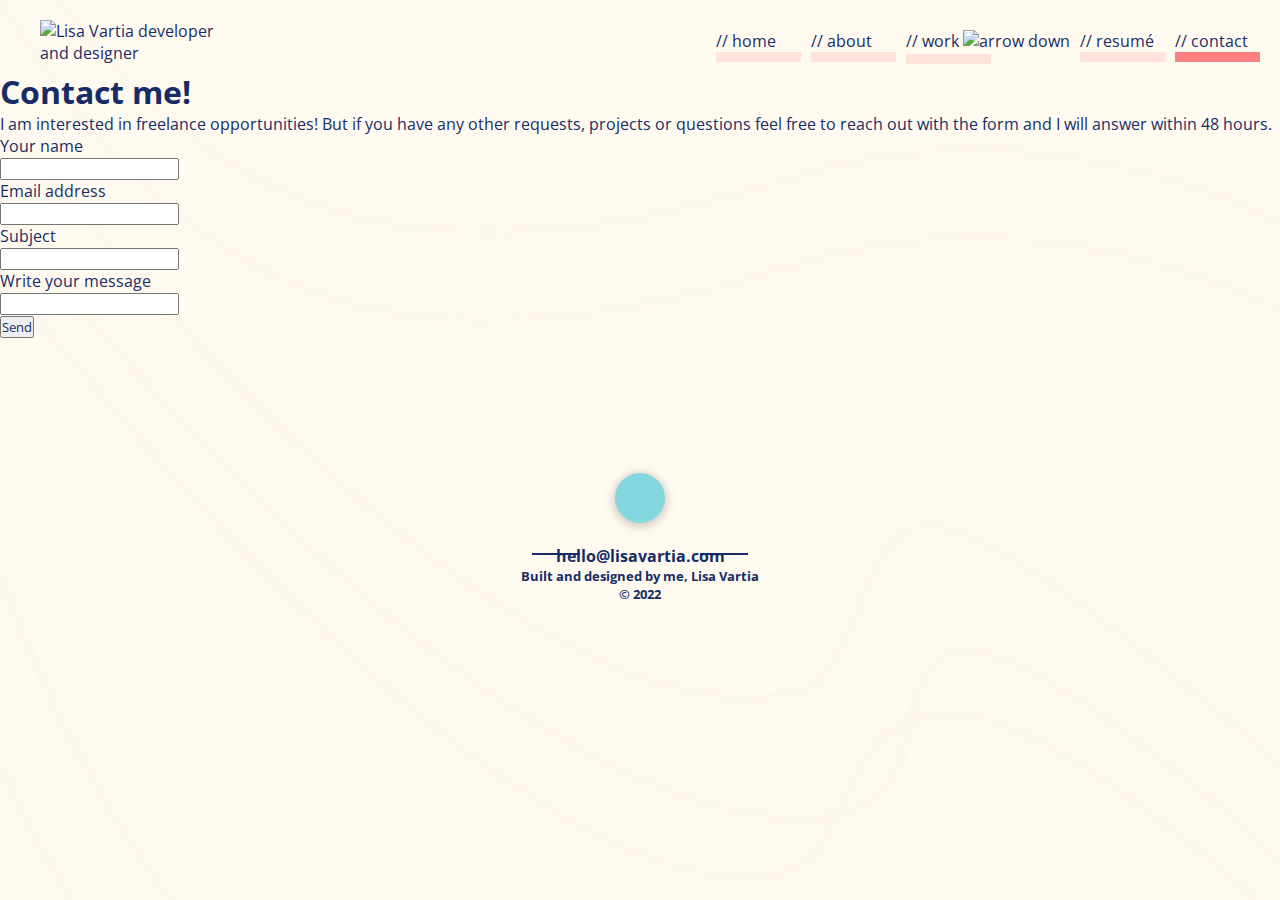
==== pages/contact.html @ 3bc40456 "." ====
<!DOCTYPE html>
<html lang="en">

<head>
    <meta charset="UTF-8">
    <meta http-equiv="X-UA-Compatible" content="IE=edge">
    <meta name="viewport" content="width=device-width, initial-scale=1.0">
    <title>Contact</title>
    <!-- favicon -->
    <link rel="apple-touch-icon" sizes="180x180" href="assets/favicon_io/apple-touch-icon.png">
    <link rel="icon" type="image/png" sizes="32x32" href="assets/favicon_io/favicon-32x32.png">
    <link rel="icon" type="image/png" sizes="16x16" href="assets/favicon_io/">
    <link rel="manifest" href="assets/favicon_io/site.webmanifest">
    <!-- fonts -->
    <link rel="preconnect" href="https://fonts.googleapis.com">
    <link rel="preconnect" href="https://fonts.gstatic.com" crossorigin>
    <link
        href="https://fonts.googleapis.com/css2?family=DM+Serif+Display:ital@0;1&family=Open+Sans:ital,wght@0,400;0,500;0,600;0,700;1,400;1,500&display=swap"
        rel="stylesheet">
    <!-- stylesheet -->
    <link rel="stylesheet" href="/styles/contact.css">
    <link rel="stylesheet" href="/styles/nav.css">

    <script src="https://kit.fontawesome.com/090f7bb59b.js" crossorigin="anonymous"></script>
</head>

<body>
    
    <div id="top"></div>
    <!-- navigation -->
    <a href="/index.html">
        <img id="logo" src="/assets/logo.svg" alt="Lisa Vartia developer and designer">
    </a>
    <nav>
        <div class="menu">
            <div class="menu-bar"></div>
            <ul>
                <li><a href="/index.html">// home <div class="underline"></div></a>

                </li>
                <li><a href="/pages/about.html">// about</a>
                    <div class="underline"></div>
                </li>
                <li>
                    <div class="dropdown">// work <img class="arrow-down" src="/assets/arrowdown.svg" alt="arrow down">
                        <div class="underline"></div>
                        <div class="dropdown-content">
                            <div class="feature">
                                <a href="/index.html#section-two">
                                    <p>// feature</p>
                                </a>
                            </div>
                            <div class="archive">
                                <a href="/pages/work.html">
                                    <p>// archive</p>
                                </a>
                            </div>
                        </div>
                    </div>
                </li>
                <li><a href="https://drive.google.com/file/d/1sjGD_gujx42sBTisO4tAdXMxP0rqk8mz/view?usp=sharing"
                        target="_blank">// resumé</a>
                    <div class="underline"></div>
                </li>
                <li><a href="/pages/contact.html">// contact</a>
                    <div class="underline-active"></div>
                </li>
            </ul>

        </div>
        <div class="mobile-nav">
            <a href="/index.html">
                <img id="logo-mobile" src="/assets/logo.svg" alt="Lisa Vartia developer and designer">
                <img id="logo-mobile-active" src="/assets/logo-white.svg" alt="Lisa Vartia developer and designer">
            </a>

            <div class="navbar__toggle" id="mobile-menu">
                <span class="bar"></span>
                <span class="bar"></span>
                <span class="bar"></span>
            </div>
        </div>
    </nav>

<header>
    <h1>Contact me!</h1>
    <p>I am interested in freelance opportunities!
        But if you have any other requests, projects or questions feel free to reach out with the form and I will answer within 48 hours. </p>

        <form name="contact" method="post">
            <label for="name">Your name</label><br>
            <input type="text" id="name" name="name" required><br>
            <label for="email">Email address</label><br>
            <input type="email" id="email" name="email" required><br>
            <label for="subject">Subject</label><br>
            <input type="text" id="subject" name="subject" required> <br>
            <label for="subject">Write your message</label><br>
            <input type="text" id="subject" name="subject" required> <br>
            <input type="submit" value="Send">
        </form>
    
</header>


<footer>
    <div>
        <a href="#top" class="bottom"><i class="fa-solid fa-arrow-up"></i></a>
    </div>
    
    <div class="social-media">
        <hr>
        <a href="#"><i class="fa-brands fa-github fa-2xl"></i></a>
        <a href="#"><i class="fa-brands fa-instagram fa-2xl"></i></a>
        <a href="#"><i class="fa-brands fa-linkedin-in fa-2xl"></i></a>
        <a href="#"><i class="fa-brands fa-behance fa-2xl"></i></a>
        <a href="#"><i class="fa-brands fa-codepen fa-2xl"></i></a>
        <hr>
    </div>
    <a href="#"><h4>hello@lisavartia.com</h4></a> 
    <h5>Built and designed by me, Lisa Vartia <br>
        &copy; 2022</h5>

</footer>



<!-- -- -->

<!-- javascript for hamburger menu -->
<script>
    


    //variables - taking in the class and id from the html
    const menu = document.querySelector('#mobile-menu');
    const links = document.querySelector('.menu')
    const logo = document.querySelector('#logo-mobile')
    const logoWhite = document.querySelector('#logo-mobile-active')
    const mobileNav = document.querySelector('.mobile-nav')
    const dropDown = document.querySelector('.dropdown')


    // Display mobile menu
    const mobileMenu = () => {
        menu.classList.toggle('is-active')
        links.classList.toggle('active')
        logo.classList.toggle('logo-active')
        logoWhite.classList.toggle('logoWhite-active')
        mobileNav.classList.toggle('nav-active')
        dropDown.classList.toggle('drop-active')
    }
    menu.addEventListener('click', mobileMenu)

</script>

</body>

</html>
---- styles/nav.css ----
* {
    padding: 0;
    margin: 0;
    box-sizing: border-box;
    /* font-family: "DM Serif Display", serif; */
    font-family: "Open Sans", sans-serif;
    color: var(--color-text);
  }
  
  /* to change color upon highlighting text */
  *::selection {
      background-color: var(--color-secondary);
      color: var(--color-bg);
  }
  
  
  body {
    background-color: var(--color-bg);
    background-image: url(/assets/background.png);
    background-repeat: repeat-y;
  }
  
  li {
    list-style: none;
  }
  
  a {
    text-decoration: none;
  }
  
  :root {
    --color-bg: #fffaef;
    --color-bg-offset: #ffe3db;
    --color-bg-offset-op: rgba(255, 227, 219, 0.90);
    --color-text: #172c66;
    --color-text-offset: #5f72a4;
    --color-text-offset-op: rgba(95, 114, 164, 0.90);
    --color-primary: #fa7f7f;
    --color-primary-offset: #ff4d4d;
    --color-secondary: #84d6df;
  }
  
  
  
  nav {
    width: 100vw;
    height: auto;
    display: flex;
    position: relative;
    justify-content: center;
  }
  
  #logo {
    display: flex;
    justify-content: center;
    margin: 20px auto 0 auto;
    width: 190px;
    height: auto;
  }
  
  
  #logo-mobile {
    display: flex;
    width: 190px;
    height: auto;
    margin: auto 0 auto 27px;
  }
  
  #logo-mobile-active {
    display: none;
    }
  
  #logo-mobile.logo-active {
      display: none;
  }
  
  #logo-mobile-active.logoWhite-active {
      display: flex;
      width: 190px;
      height: auto;
      margin: auto 0 auto 27px;
    }  
  
  /* needs to toggle */
  .navbar__toggle .bar {
    width: 32px;
    height: 3px;
    border-radius: 3px;
    margin: 5px auto;
    transition: all 0.3s ease;
    background: var(--color-text);
  }
  .navbar__toggle .bar {
    display: block;
    cursor: pointer;
  }
  
  /* mobile nav */
  
  .mobile-nav {
      display: flex;
      position: fixed;
      width: 335px;
      height: 74px;
      border-radius: 32px;
      background-color: var(--color-bg-offset);
      align-items: center;
      z-index: 4;
      bottom: 10px;
    }
  
  #mobile-menu {
    position: absolute;
    top: 20px;
    right: 25px;
  }
  
  .menu {
    display: none; 
    height: 0; 
  }
  
  .menu-bar {
    width: 56px;
    height: 4px;
    background-color: var(--color-text);
    border-radius: 10px;
    display: flex;
    margin: auto;
    margin-top: -12px;
  }
  
  
  .menu.active {
      display: block;
    width: 100vw;
    transition: all 0.75s ease;
    z-index: 2;
    height: 100vh;
    position: fixed;
    margin: 40px auto; 
    font-size: 27px;
    background-color: var(--color-bg-offset-op);
    border-radius: 32px 32px 0px 0px;
    
  }
  
  .mobile-nav.nav-active {
      background-color: var(--color-primary);
  }
  
  .menu ul {
    margin-top: 100px;
    margin-left: 50px;
  }
  
  .menu li {
    padding-bottom: 30px;
  }
  
  /* hamburger menu, motion */
  
  #mobile-menu.is-active .bar:nth-child(2) {
    opacity: 0;
  }
  
  #mobile-menu.is-active .bar:nth-child(1) {
    transform: translateY(8px) rotate(45deg);
    background-color: var(--color-bg);
  }
  
  #mobile-menu.is-active .bar:nth-child(3) {
    transform: translateY(-8px) rotate(-45deg);
    background-color: var(--color-bg);
  }
  
  /* dropdown */
  .dropdown {
      position: relative;
      display: inline-block;
  }
  
  .dropdown-content {
      display: none;
      z-index: 1;
      min-width: 160px;
      font-size: 20px;
      margin: 10px 0px;
    }
  
    .dropdown:hover .dropdown-content, .dropdown.drop-active{
      display: block;
    }
  
    .arrow-down {
      margin-bottom: 5px;
    }
  
    .underline-active {
      width: 125px;
      height: 12px;
      z-index: 2;
      background-color: var(--color-primary);  
    }
  
    .underline {
      width: 125px;
      height: 12px;  
      z-index: 2;
      background-color: var(--color-bg-offset);  
    }
  
  li:hover .underline{
      background-color: var(--color-primary);
    }

@media (min-width:768px) {
        .mobile-nav {
            display: none;
        }    

        .menu {
            display: flex;
            flex-direction: row;
            width: 100vw;
            height: 70px;
            font-size: 16px;
            justify-content: end;
            margin-right: 10px;
        }
        
        .menu ul {
            display: flex;
            flex-direction: row;
            margin-top: 30px;
            margin-left: 0;
        }

        .menu li {
            padding-bottom: 10px;
            padding-right: 10px;
        }

        .underline{
            width: 85px;
            height: 10px;
        }

        .underline-active{
            width: 85px;
            height: 10px;
        }

        .arrow-down {
            width: 14px;
            margin-bottom: 2px;
        }    

        .menu-bar {
            display: none;
        }
        #logo {
            margin-left: 40px;
            display: flex;
            position: absolute;
        }
        nav {
            height: 70px;
            width: 100vw;
            position: relative;
            top: 0;
        }

        .dropdown-content {
            min-width: 35px;
            font-size: 14px;
            margin: 10px 0px;
          }
        
} 

@media (min-width:1024) {
    /*  */
}


/* footer */

footer {
    height: 400px;
    width: 100vw;
    display: flex;
    justify-content: center;
    flex-direction: column;
    align-items: center;
}

.bottom {
    background-color: #84d6df;
    width: 50px;
    height: 50px;
    border-radius: 50px;
    display: flex;
    position: relative;
    justify-content: center;
    align-items: center;
    box-shadow: 0px 2px 10px 2px rgba(0, 0, 0, 0.19);
    margin-bottom: 20px;
}

.bottom .svg-inline--fa{
    display: flex;
    position: absolute;
    font-size: 38px;   
}

hr {
    width: 3em;
    height: 2px;
    border: 1px solid var(--color-text);
    display: flex;
    align-items: center;
    transform: translate(0, 10px);
    
}

.social-media {
    display: flex;
    gap: 20px;
}

.social-media path {
    color: var(--color-text);
}

footer h5 {
    text-align: center;
}
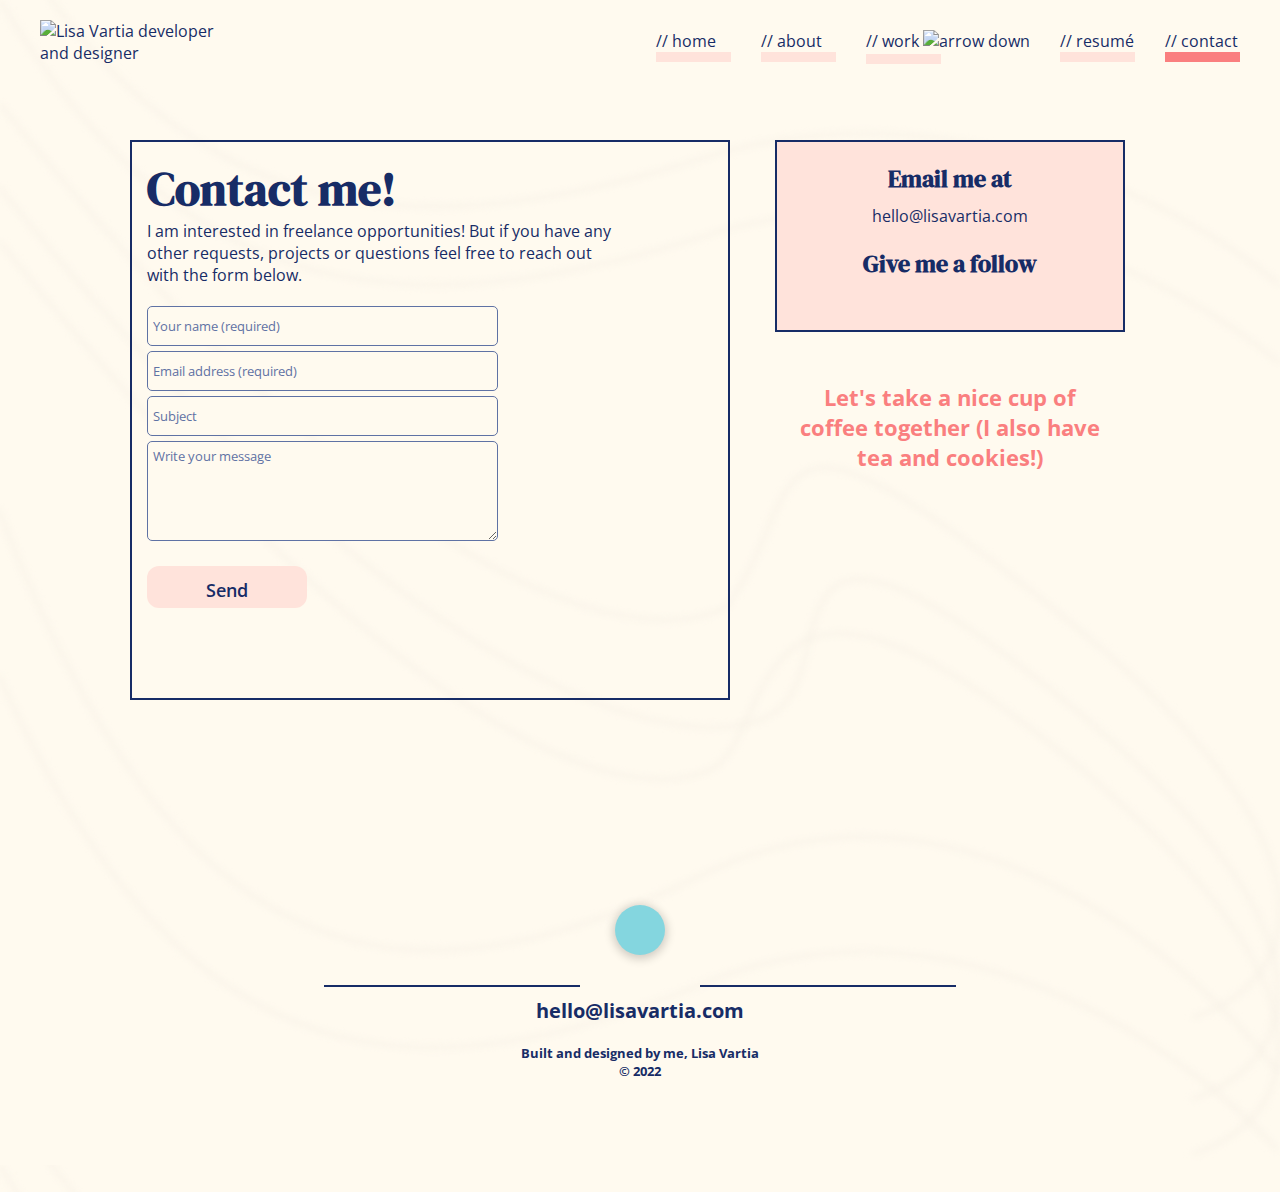
==== commit 5d07ecda: "." ====
--- a/pages/contact.html
+++ b/pages/contact.html
@@ -6,11 +6,12 @@
     <meta http-equiv="X-UA-Compatible" content="IE=edge">
     <meta name="viewport" content="width=device-width, initial-scale=1.0">
     <title>Contact</title>
+
     <!-- favicon -->
-    <link rel="apple-touch-icon" sizes="180x180" href="assets/favicon_io/apple-touch-icon.png">
-    <link rel="icon" type="image/png" sizes="32x32" href="assets/favicon_io/favicon-32x32.png">
-    <link rel="icon" type="image/png" sizes="16x16" href="assets/favicon_io/">
-    <link rel="manifest" href="assets/favicon_io/site.webmanifest">
+    <link rel="apple-touch-icon" sizes="180x180" href="/assets/apple-touch-icon.png">
+    <link rel="icon" type="image/png" sizes="32x32" href="/assets/favicon-32x32.png">
+    <link rel="icon" type="image/png" sizes="16x16" href="/assets/favicon-16x16.png">
+    <link rel="manifest" href="/assets/site.webmanifest">
     <!-- fonts -->
     <link rel="preconnect" href="https://fonts.googleapis.com">
     <link rel="preconnect" href="https://fonts.gstatic.com" crossorigin>
@@ -25,7 +26,7 @@
 </head>
 
 <body>
-    
+
     <div id="top"></div>
     <!-- navigation -->
     <a href="/index.html">
@@ -82,76 +83,117 @@
         </div>
     </nav>
 
-<header>
-    <h1>Contact me!</h1>
-    <p>I am interested in freelance opportunities!
-        But if you have any other requests, projects or questions feel free to reach out with the form and I will answer within 48 hours. </p>
-
-        <form name="contact" method="post">
-            <label for="name">Your name</label><br>
-            <input type="text" id="name" name="name" required><br>
-            <label for="email">Email address</label><br>
-            <input type="email" id="email" name="email" required><br>
-            <label for="subject">Subject</label><br>
-            <input type="text" id="subject" name="subject" required> <br>
-            <label for="subject">Write your message</label><br>
-            <input type="text" id="subject" name="subject" required> <br>
-            <input type="submit" value="Send">
-        </form>
-    
-</header>
-
-
-<footer>
-    <div>
-        <a href="#top" class="bottom"><i class="fa-solid fa-arrow-up"></i></a>
-    </div>
-    
-    <div class="social-media">
-        <hr>
-        <a href="#"><i class="fa-brands fa-github fa-2xl"></i></a>
-        <a href="#"><i class="fa-brands fa-instagram fa-2xl"></i></a>
-        <a href="#"><i class="fa-brands fa-linkedin-in fa-2xl"></i></a>
-        <a href="#"><i class="fa-brands fa-behance fa-2xl"></i></a>
-        <a href="#"><i class="fa-brands fa-codepen fa-2xl"></i></a>
-        <hr>
-    </div>
-    <a href="#"><h4>hello@lisavartia.com</h4></a> 
-    <h5>Built and designed by me, Lisa Vartia <br>
-        &copy; 2022</h5>
-
-</footer>
-
-
-
-<!-- -- -->
-
-<!-- javascript for hamburger menu -->
-<script>
-    
-
-
-    //variables - taking in the class and id from the html
-    const menu = document.querySelector('#mobile-menu');
-    const links = document.querySelector('.menu')
-    const logo = document.querySelector('#logo-mobile')
-    const logoWhite = document.querySelector('#logo-mobile-active')
-    const mobileNav = document.querySelector('.mobile-nav')
-    const dropDown = document.querySelector('.dropdown')
-
-
-    // Display mobile menu
-    const mobileMenu = () => {
-        menu.classList.toggle('is-active')
-        links.classList.toggle('active')
-        logo.classList.toggle('logo-active')
-        logoWhite.classList.toggle('logoWhite-active')
-        mobileNav.classList.toggle('nav-active')
-        dropDown.classList.toggle('drop-active')
-    }
-    menu.addEventListener('click', mobileMenu)
-
-</script>
+    <header>
+        <div class="box">
+            <h1>Contact me!</h1>
+            <p>I am interested in freelance opportunities!
+                But if you have any other requests, projects or questions feel free to reach out with the form below.
+            </p>
+
+            <form name="contact" method="post">
+
+                <input placeholder="Your name (required)" type="text" id="name" name="name" required><br>
+
+                <input placeholder="Email address (required)" type="email" id="email" name="email" required><br>
+
+                <input placeholder="Subject" type="text" id="subject" name="subject"> <br>
+
+                <textarea row="6" placeholder="Write your message" type="text" id="message"
+                    name="message"></textarea><br>
+                <input type="submit" value="Send">
+            </form>
+
+
+
+        </div>
+
+        <div class="h-right">
+
+            <div class="contact-me">
+                <h2>Email me at</h2>
+                <a href="mailto:hello@lisavartia.com">
+                    <p>hello@lisavartia.com</p>
+                </a>
+
+                <h2>Give me a follow</h2>
+                <div class="social-media">
+                    <a href="#"><i class="fa-brands fa-github fa-2xl"></i></a>
+                    <a href="#"><i class="fa-brands fa-instagram fa-2xl"></i></a>
+                    <a href="#"><i class="fa-brands fa-linkedin-in fa-2xl"></i></a>
+                    <a href="#"><i class="fa-brands fa-behance fa-2xl"></i></a>
+                    <a href="#"><i class="fa-brands fa-codepen fa-2xl"></i></a>
+
+                </div>
+            </div>
+
+
+            <div class="coffee">
+                <h3>Let's take a nice cup
+                    of coffee together (I also have tea and cookies!)</h3>
+                <div class="spline">
+                    <iframe src='https://my.spline.design/coffee-26854051149543bf4cce9eb1b7a0ba92/' frameborder='0'
+                        width='100%' height='100%'></iframe>
+                </div>
+            </div>
+
+        </div>
+
+
+    </header>
+
+
+    <footer>
+        <div>
+            <a href="#top" class="bottom"><i class="fa-solid fa-arrow-up"></i></a>
+        </div>
+
+        <div class="social-media">
+            <hr>
+            <a href="#"><i class="fa-brands fa-github fa-2xl"></i></a>
+            <a href="#"><i class="fa-brands fa-instagram fa-2xl"></i></a>
+            <a href="#"><i class="fa-brands fa-linkedin-in fa-2xl"></i></a>
+            <a href="#"><i class="fa-brands fa-behance fa-2xl"></i></a>
+            <a href="#"><i class="fa-brands fa-codepen fa-2xl"></i></a>
+            <hr>
+        </div>
+        <a href="#">
+            <h4>hello@lisavartia.com</h4>
+        </a>
+        <h5>Built and designed by me, Lisa Vartia <br>
+            &copy; 2022</h5>
+
+    </footer>
+
+
+
+    <!-- -- -->
+
+    <!-- javascript for hamburger menu -->
+    <script>
+
+
+
+        //variables - taking in the class and id from the html
+        const menu = document.querySelector('#mobile-menu');
+        const links = document.querySelector('.menu')
+        const logo = document.querySelector('#logo-mobile')
+        const logoWhite = document.querySelector('#logo-mobile-active')
+        const mobileNav = document.querySelector('.mobile-nav')
+        const dropDown = document.querySelector('.dropdown')
+
+
+        // Display mobile menu
+        const mobileMenu = () => {
+            menu.classList.toggle('is-active')
+            links.classList.toggle('active')
+            logo.classList.toggle('logo-active')
+            logoWhite.classList.toggle('logoWhite-active')
+            mobileNav.classList.toggle('nav-active')
+            dropDown.classList.toggle('drop-active')
+        }
+        menu.addEventListener('click', mobileMenu)
+
+    </script>
 
 </body>
 
--- a/styles/contact.css
+++ b/styles/contact.css
@@ -0,0 +1,200 @@
+header {
+  padding: 65px 0 20px 0;
+  margin: 20px;
+  display: flex;
+  flex-direction: column;
+  justify-content: center;
+  align-items: center;
+  gap: 20px;
+
+}
+
+.box {
+  border: 2px solid var(--color-text);
+  padding: 15px;
+}
+
+h1 {
+  font-family: "DM Serif Display", serif;
+  font-size: 46px;
+}
+
+h2 {
+    margin-bottom: 10px;
+  font-family: "DM Serif Display", serif;
+
+}
+
+h3 {
+  font-weight: 700;
+  color: var(--color-primary);
+  text-align: center;
+  font-size: 22px;
+  width: 100%;
+    position: relative;
+    margin: auto;
+    max-width: 385px;
+}
+
+.box p {
+  margin-bottom: 20px;
+  max-width: 470px;
+}
+
+.spline {
+  width: 300px;
+  height: 250px;
+}
+
+input {
+  border: none;
+  width: 100%;
+  max-width: 351px;
+  height: 40px;
+  color: var(--color-text);
+  background-color: var(--color-bg);
+  padding-bottom: 10px;
+  border: 1px solid var(--color-text-offset);
+  padding: 5px;
+  border-radius: 5px;
+  margin-bottom: 5px;
+}
+input::placeholder {
+  color: var(--color-text-offset);
+}
+
+textarea {
+  border: 1px solid var(--color-text-offset);
+  width: 100%;
+  max-width: 351px;
+  height: 100px;
+  color: var(--color-text);
+  background-color: var(--color-bg);
+  padding: 5px;
+  border-radius: 5px;
+}
+
+textarea::placeholder {
+    color: var(--color-text-offset);
+  }
+
+input[type="submit"] {
+  width: 160px;
+  height: 42px;
+  font-size: 18px;
+  font-weight: 600;
+  border-radius: 12px;
+  border: none;
+  background-color: var(--color-bg-offset);
+  display: flex;
+  justify-content: center;
+  align-items: center;
+  margin: 20px auto;
+  position: relative;
+  z-index: 3;
+  padding-bottom: 0px;
+}
+
+input[type="submit"]:hover {
+  background-color: var(--color-primary);
+  color: var(--color-bg);
+}
+
+textarea:focus,
+input:focus {
+  outline: 2px solid var(--color-bg-offset);
+  border: none;
+}
+
+.contact-me {
+    background-color: var(--color-bg-offset);
+    width: 350px;
+    max-width: 728px;
+    border: 2px solid var(--color-text);
+    padding: 20px;
+    display: flex;
+    flex-direction: column;
+    align-items: center;
+    margin-top: 20px;
+    margin-right: 0px;
+}
+
+.contact-me p {
+    margin-bottom: 20px;
+    text-align: center;
+    width: 100%;
+  }
+
+.coffee {
+    margin: 50px auto;
+}
+
+
+.spline {
+    position: relative;
+    margin: auto;
+
+}
+.h-right {
+  display: flex;
+  flex-direction: column;
+align-items: center;
+}
+
+@media (min-width:768px) {
+    header {
+        margin: 0 40px;
+        align-items: center; 
+    }
+    
+   .box {
+    max-width: 728px;
+    width: 100%;
+} 
+.box p {
+    width: 600px;
+}
+.coffee {
+  display: flex;
+  flex-direction: row;
+  margin: 50px auto;
+}
+}
+
+
+@media (min-width: 1024px) {
+    header {
+        flex-direction: row;
+        padding: 50px 0 0 0;
+        margin: 20px;
+        align-items: flex-start;
+        
+    }
+    .box {
+        width: 600px;
+        height: 560px;
+
+    }
+
+    .h-right {
+        width: 100%;
+        max-width: 400px;
+       
+    }
+    .contact-me {
+        margin: 0;
+    }
+
+    h3 {
+      width: 300px;
+    }
+
+    input[type="submit"] {
+     margin-left: 0;
+    }
+    .coffee {
+      display: flex;
+      flex-direction: column;
+      margin: 50px auto;
+    }
+}
--- a/styles/nav.css
+++ b/styles/nav.css
@@ -17,7 +17,8 @@
   body {
     background-color: var(--color-bg);
     background-image: url(/assets/background.png);
-    background-repeat: repeat-y;
+    background-repeat: repeat;
+    background-size: contain;
   }
   
   li {
@@ -33,6 +34,7 @@
     --color-bg-offset: #ffe3db;
     --color-bg-offset-op: rgba(255, 227, 219, 0.90);
     --color-text: #172c66;
+    --color-text-op: rgba(23, 44, 102, 0.9);
     --color-text-offset: #5f72a4;
     --color-text-offset-op: rgba(95, 114, 164, 0.90);
     --color-primary: #fa7f7f;
@@ -105,7 +107,7 @@
       border-radius: 32px;
       background-color: var(--color-bg-offset);
       align-items: center;
-      z-index: 4;
+      z-index: 5;
       bottom: 10px;
     }
   
@@ -135,7 +137,7 @@
       display: block;
     width: 100vw;
     transition: all 0.75s ease;
-    z-index: 2;
+    z-index: 4;
     height: 100vh;
     position: fixed;
     margin: 40px auto; 
@@ -182,7 +184,8 @@
   
   .dropdown-content {
       display: none;
-      z-index: 1;
+      position: relative;
+      z-index: 4;
       min-width: 160px;
       font-size: 20px;
       margin: 10px 0px;
@@ -199,15 +202,12 @@
     .underline-active {
       width: 125px;
       height: 12px;
-      z-index: 2;
+      z-index: 4;
       background-color: var(--color-primary);  
     }
   
     .underline {
-      width: 125px;
-      height: 12px;  
-      z-index: 2;
-      background-color: var(--color-bg-offset);  
+      display: none;
     }
   
   li:hover .underline{
@@ -215,6 +215,13 @@
     }
 
 @media (min-width:768px) {
+.dropdown-content {
+    background-color: var(--color-bg-offset);
+      padding: 2px 10px;
+      border: 1px solid var(--color-text);
+      border-radius: 4px;
+}
+    
         .mobile-nav {
             display: none;
         }    
@@ -242,8 +249,11 @@
         }
 
         .underline{
+            display: block;
             width: 85px;
-            height: 10px;
+             height: 10px;  
+             z-index: 4;
+             background-color: var(--color-bg-offset);  
         }
 
         .underline-active{
@@ -274,13 +284,28 @@
         .dropdown-content {
             min-width: 35px;
             font-size: 14px;
-            margin: 10px 0px;
+            margin: 10px -10px;
+            padding: 5px 5px;
           }
+        .dropdown-content p {
+            text-align: center;
+        }
         
 } 
 
-@media (min-width:1024) {
-    /*  */
+@media (min-width:1024px) {
+    .menu li {
+        margin-right: 20px;
+    }
+    .underline{
+        width: 75px;
+        height: 10px;
+    }
+
+    .underline-active{
+        width: 75px;
+        height: 10px;
+    }
 }
 
 
@@ -315,7 +340,7 @@
 }
 
 hr {
-    width: 3em;
+    width: 10vw;
     height: 2px;
     border: 1px solid var(--color-text);
     display: flex;
@@ -324,15 +349,36 @@
     
 }
 
+footer h4 {
+    margin-bottom: 20px;
+}
+footer h4:hover {
+    color: var(--color-secondary);
+}
+
 .social-media {
     display: flex;
     gap: 20px;
+    margin-bottom: 20px;
 }
 
 .social-media path {
     color: var(--color-text);
 }
 
+.social-media path:hover {
+    color: var(--color-text-offset-op);
+}
+
 footer h5 {
     text-align: center;
+}
+
+@media (min-width:768px) {
+    hr {
+        width: 20vw;
+    }
+    footer h4 {
+       font-size: 20px;
+    }
 }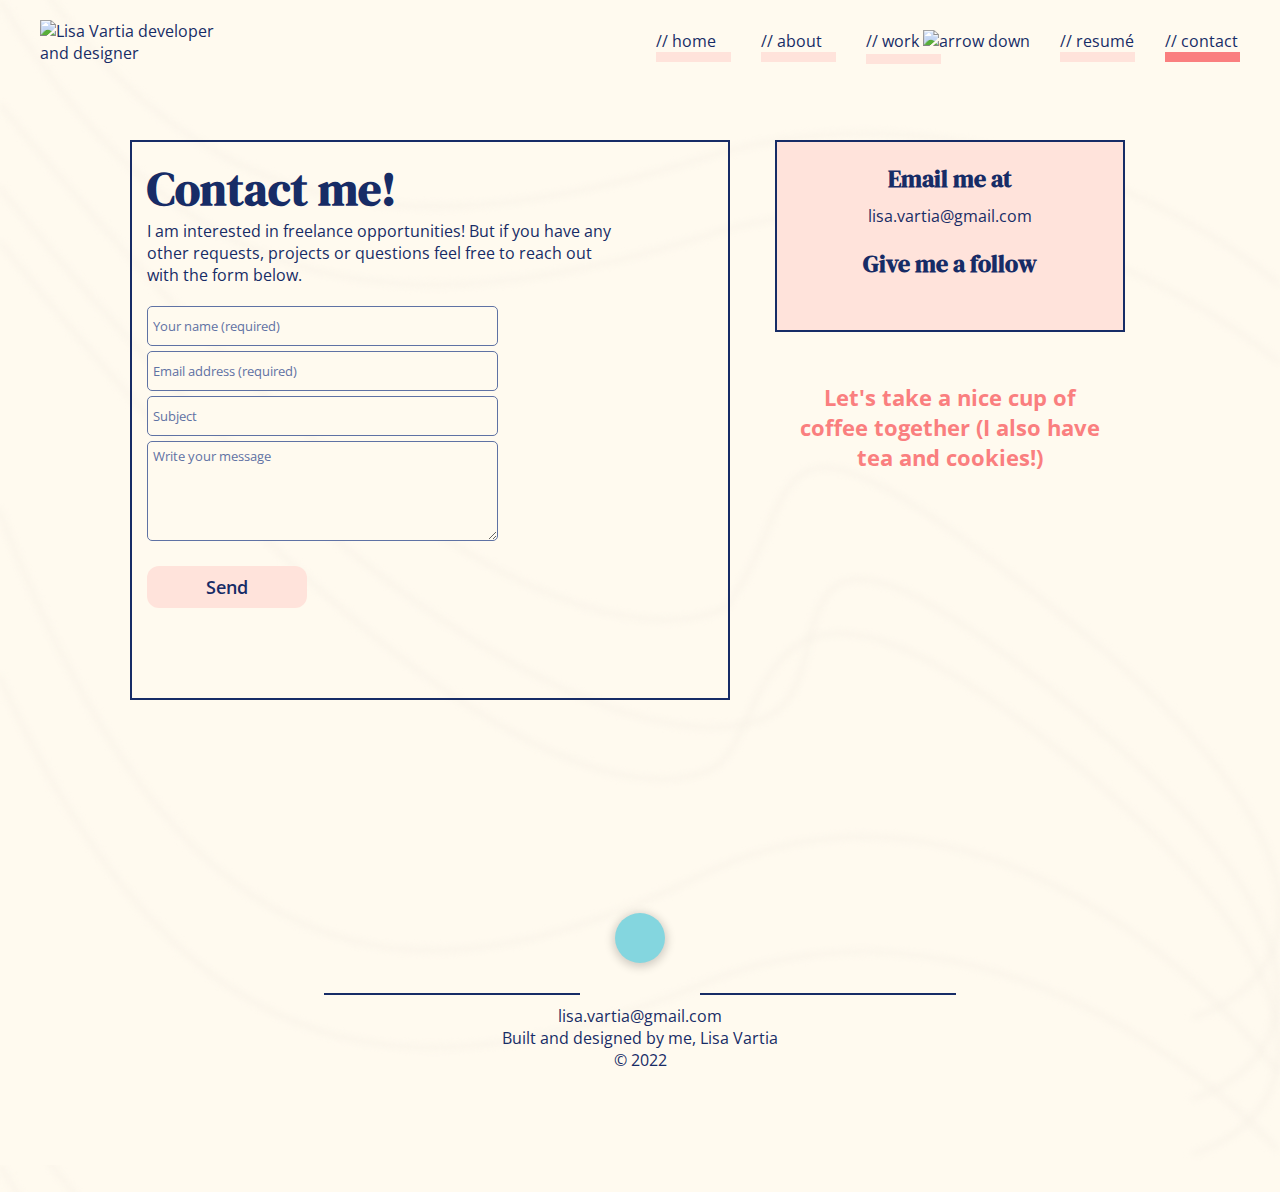
==== commit f2781c14: "contact form" ====
--- a/pages/contact.html
+++ b/pages/contact.html
@@ -90,7 +90,7 @@
                 But if you have any other requests, projects or questions feel free to reach out with the form below.
             </p>
 
-            <form name="contact" method="post">
+            <form onsubmit="sendEmail(); reset(); return false" name="contact" method="post">
 
                 <input placeholder="Your name (required)" type="text" id="name" name="name" required><br>
 
@@ -100,7 +100,7 @@
 
                 <textarea row="6" placeholder="Write your message" type="text" id="message"
                     name="message"></textarea><br>
-                <input type="submit" value="Send">
+                <button type="submit">Send</button>
             </form>
 
 
@@ -111,8 +111,8 @@
 
             <div class="contact-me">
                 <h2>Email me at</h2>
-                <a href="mailto:hello@lisavartia.com">
-                    <p>hello@lisavartia.com</p>
+                <a href="mailto:lisa.vartia@gmail.com">
+                    <p>lisa.vartia@gmail.com</p>
                 </a>
 
                 <h2>Give me a follow</h2>
@@ -141,37 +141,56 @@
 
     </header>
 
-
-    <footer>
-        <div>
-            <a href="#top" class="bottom"><i class="fa-solid fa-arrow-up"></i></a>
-        </div>
-
-        <div class="social-media">
-            <hr>
-            <a href="#"><i class="fa-brands fa-github fa-2xl"></i></a>
-            <a href="#"><i class="fa-brands fa-instagram fa-2xl"></i></a>
-            <a href="#"><i class="fa-brands fa-linkedin-in fa-2xl"></i></a>
-            <a href="#"><i class="fa-brands fa-behance fa-2xl"></i></a>
-            <a href="#"><i class="fa-brands fa-codepen fa-2xl"></i></a>
-            <hr>
-        </div>
-        <a href="#">
-            <h4>hello@lisavartia.com</h4>
-        </a>
-        <h5>Built and designed by me, Lisa Vartia <br>
-            &copy; 2022</h5>
-
-    </footer>
-
-
-
-    <!-- -- -->
-
+ <!-- footer with social media and emaill, all links working -->
+ <footer>
+    <div>
+        <a href="#top" class="bottom"><i class="fa-solid fa-arrow-up"></i></a>
+    </div>
+
+    <div class="social-media">
+        <hr>
+        <a href="https://github.com/lisavartia02"><i class="fa-brands fa-github fa-2xl"></i></a>
+        <a href="https://www.instagram.com/lisavartia_dev/"><i class="fa-brands fa-instagram fa-2xl"></i></a>
+        <a href="https://www.linkedin.com/in/lisa-vartia-27b2b7249/"><i class="fa-brands fa-linkedin-in fa-2xl"></i></a>
+        <a href="https://www.behance.net/lisavartia"><i class="fa-brands fa-behance fa-2xl"></i></a>
+        <a href="https://codepen.io/diamondangel02"><i class="fa-brands fa-codepen fa-2xl"></i></a>
+        <hr>
+    </div>
+    <a href="mailto:lisa.vartia@gmail.com"> 
+        <!-- opens the default mail and puts the resever as the email above -->
+        <p>lisa.vartia@gmail.com</p>
+    </a>
+    <p>Built and designed by me, Lisa Vartia <br>
+        &copy; 2022</p>
+
+</footer>
+
+
+
+   
+<!--  form js-- -->   
+<script src="https://smtpjs.com/v3/smtp.js"></script>
+<script>
+    function sendEmail(){
+        Email.send({
+            SecureToken: "4064edc6-64a3-47da-acee-f9da20392488",
+
+            To : 'lisa.vartia@gmail.com',
+            From : document.getElementById("email").value,
+            Subject : "Contacted from portfolio form",
+            Body : "Name: " + document.getElementById("name").value 
+            + "<br> Email: " + document.getElementById("email").value 
+            + "<br> Subject: " + document.getElementById("subject").value 
+            + "<br> Message: " + document.getElementById("message").value 
+}).then(
+  message => alert("Succees")
+);
+    }
+</script>
     <!-- javascript for hamburger menu -->
     <script>
 
-
+   
 
         //variables - taking in the class and id from the html
         const menu = document.querySelector('#mobile-menu');
--- a/styles/contact.css
+++ b/styles/contact.css
@@ -58,6 +58,7 @@
   padding: 5px;
   border-radius: 5px;
   margin-bottom: 5px;
+  cursor: pointer;
 }
 input::placeholder {
   color: var(--color-text-offset);
@@ -72,13 +73,15 @@
   background-color: var(--color-bg);
   padding: 5px;
   border-radius: 5px;
+  cursor: pointer;
+
 }
 
 textarea::placeholder {
     color: var(--color-text-offset);
   }
 
-input[type="submit"] {
+button[type="submit"] {
   width: 160px;
   height: 42px;
   font-size: 18px;
@@ -93,9 +96,11 @@
   position: relative;
   z-index: 3;
   padding-bottom: 0px;
-}
-
-input[type="submit"]:hover {
+  cursor: pointer;
+
+}
+
+button[type="submit"]:hover {
   background-color: var(--color-primary);
   color: var(--color-bg);
 }
@@ -189,7 +194,7 @@
       width: 300px;
     }
 
-    input[type="submit"] {
+    button[type="submit"] {
      margin-left: 0;
     }
     .coffee {
--- a/styles/nav.css
+++ b/styles/nav.css
@@ -370,7 +370,7 @@
     color: var(--color-text-offset-op);
 }
 
-footer h5 {
+footer p {
     text-align: center;
 }
 
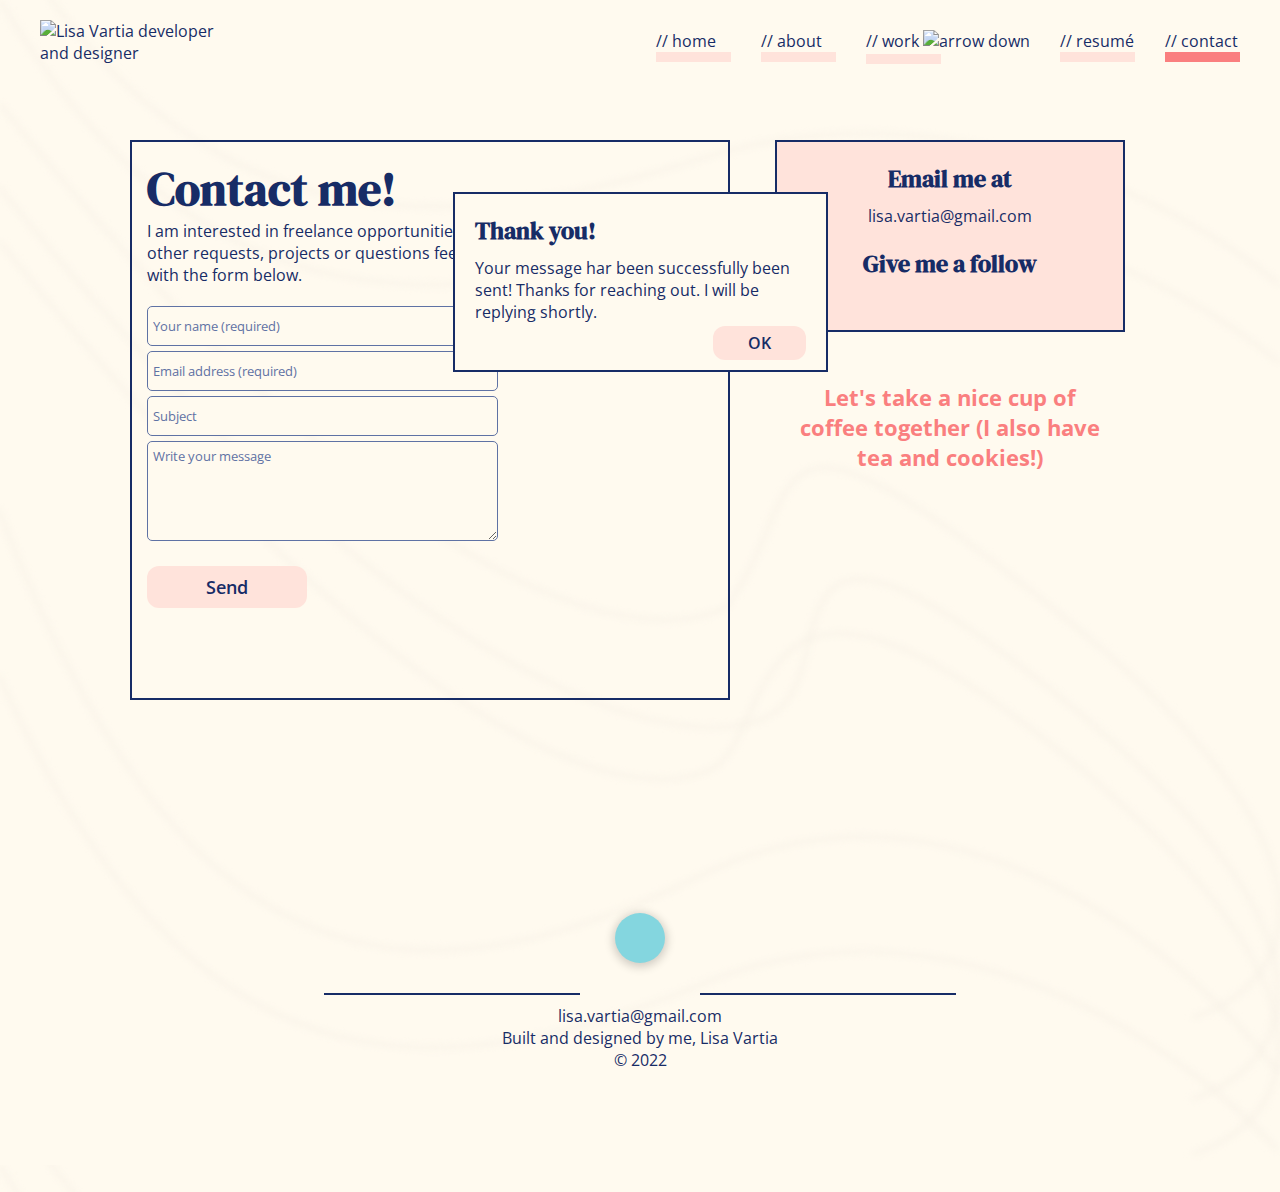
==== commit a5f931fa: "Update contact.html" ====
--- a/pages/contact.html
+++ b/pages/contact.html
@@ -84,6 +84,12 @@
     </nav>
 
     <header>
+        <div class="popup" id="popup">
+            <h2>Thank you!</h2>
+            <p>Your message har been successfully been sent! Thanks for reaching out. I will be replying shortly.</p>
+            <button type="button" onclick="closePopup()">OK</button>
+        </div>
+
         <div class="box">
             <h1>Contact me!</h1>
             <p>I am interested in freelance opportunities!
@@ -92,15 +98,16 @@
 
             <form onsubmit="sendEmail(); reset(); return false" name="contact" method="post">
 
-                <input placeholder="Your name (required)" type="text" id="name" name="name" required><br>
-
-                <input placeholder="Email address (required)" type="email" id="email" name="email" required><br>
+                <input placeholder="Your name (required)" type="text" id="name" name="name" ><br>
+
+                <input placeholder="Email address (required)" type="email" id="email" name="email" ><br>
 
                 <input placeholder="Subject" type="text" id="subject" name="subject"> <br>
 
                 <textarea row="6" placeholder="Write your message" type="text" id="message"
                     name="message"></textarea><br>
                 <button type="submit">Send</button>
+
             </form>
 
 
@@ -141,56 +148,70 @@
 
     </header>
 
- <!-- footer with social media and emaill, all links working -->
- <footer>
-    <div>
-        <a href="#top" class="bottom"><i class="fa-solid fa-arrow-up"></i></a>
-    </div>
-
-    <div class="social-media">
-        <hr>
-        <a href="https://github.com/lisavartia02"><i class="fa-brands fa-github fa-2xl"></i></a>
-        <a href="https://www.instagram.com/lisavartia_dev/"><i class="fa-brands fa-instagram fa-2xl"></i></a>
-        <a href="https://www.linkedin.com/in/lisa-vartia-27b2b7249/"><i class="fa-brands fa-linkedin-in fa-2xl"></i></a>
-        <a href="https://www.behance.net/lisavartia"><i class="fa-brands fa-behance fa-2xl"></i></a>
-        <a href="https://codepen.io/diamondangel02"><i class="fa-brands fa-codepen fa-2xl"></i></a>
-        <hr>
-    </div>
-    <a href="mailto:lisa.vartia@gmail.com"> 
-        <!-- opens the default mail and puts the resever as the email above -->
-        <p>lisa.vartia@gmail.com</p>
-    </a>
-    <p>Built and designed by me, Lisa Vartia <br>
-        &copy; 2022</p>
-
-</footer>
-
-
-
-   
-<!--  form js-- -->   
-<script src="https://smtpjs.com/v3/smtp.js"></script>
-<script>
-    function sendEmail(){
-        Email.send({
-            SecureToken: "4064edc6-64a3-47da-acee-f9da20392488",
-
-            To : 'lisa.vartia@gmail.com',
-            From : document.getElementById("email").value,
-            Subject : "Contacted from portfolio form",
-            Body : "Name: " + document.getElementById("name").value 
-            + "<br> Email: " + document.getElementById("email").value 
-            + "<br> Subject: " + document.getElementById("subject").value 
-            + "<br> Message: " + document.getElementById("message").value 
-}).then(
-  message => alert("Succees")
-);
-    }
-</script>
+    <!-- footer with social media and emaill, all links working -->
+    <footer>
+        <div>
+            <a href="#top" class="bottom"><i class="fa-solid fa-arrow-up"></i></a>
+        </div>
+
+        <div class="social-media">
+            <hr>
+            <a href="https://github.com/lisavartia02"><i class="fa-brands fa-github fa-2xl"></i></a>
+            <a href="https://www.instagram.com/lisavartia_dev/"><i class="fa-brands fa-instagram fa-2xl"></i></a>
+            <a href="https://www.linkedin.com/in/lisa-vartia-27b2b7249/"><i
+                    class="fa-brands fa-linkedin-in fa-2xl"></i></a>
+            <a href="https://www.behance.net/lisavartia"><i class="fa-brands fa-behance fa-2xl"></i></a>
+            <a href="https://codepen.io/diamondangel02"><i class="fa-brands fa-codepen fa-2xl"></i></a>
+            <hr>
+        </div>
+        <a href="mailto:lisa.vartia@gmail.com">
+            <!-- opens the default mail and puts the resever as the email above -->
+            <p>lisa.vartia@gmail.com</p>
+        </a>
+        <p>Built and designed by me, Lisa Vartia <br>
+            &copy; 2022</p>
+
+    </footer>
+
+
+
+
+    <!--  form js-- -->
+    <script src="https://smtpjs.com/v3/smtp.js"></script>
+    <script>
+        function sendEmail() {
+            Email.send({
+                SecureToken: "508ac840-2faa-4619-9db8-ef886afcc0b1",
+                
+                To: 'lisa.vartia@gmail.com',
+                From: "lisa.vartia@icloud.com",
+                Subject: "Contacted from portfolio form",
+                Body: "Name: " + document.getElementById("name").value
+                    + "<br> Email: " + document.getElementById("email").value
+                    + "<br> Subject: " + document.getElementById("subject").value
+                    + "<br> Message: " + document.getElementById("message").value
+            })
+            .then(
+                message => openPopup()
+            );
+        }
+    </script>
+
+    <script>
+       function openPopup() {
+  document.getElementById("popup").style.display = "block";
+}
+
+        function closePopup() {
+  document.getElementById("popup").style.display = "none";
+}
+
+
+    </script>
     <!-- javascript for hamburger menu -->
     <script>
 
-   
+
 
         //variables - taking in the class and id from the html
         const menu = document.querySelector('#mobile-menu');
--- a/styles/contact.css
+++ b/styles/contact.css
@@ -6,7 +6,7 @@
   justify-content: center;
   align-items: center;
   gap: 20px;
-
+  position: relative;
 }
 
 .box {
@@ -89,9 +89,6 @@
   border-radius: 12px;
   border: none;
   background-color: var(--color-bg-offset);
-  display: flex;
-  justify-content: center;
-  align-items: center;
   margin: 20px auto;
   position: relative;
   z-index: 3;
@@ -130,6 +127,36 @@
     width: 100%;
   }
 
+  .popup{
+    position: absolute;
+    width: 375px;
+    height: 180px;
+    background-color: var(--color-bg);
+    display: flex;
+    flex-direction: column;
+    border: 2px solid var(--color-text);
+    padding: 20px;
+    top: 15%;
+  }
+
+
+  button[type=button] {
+    position: absolute;
+    margin-top: 10px;
+    width: 25%;
+    padding: 6px 15px;
+    right: 20px;
+    bottom: 10px;
+    background-color: var(--color-bg-offset);
+    cursor: pointer;
+    border: none;
+    border-radius: 12px;
+    color: var(--color-text);
+    font-size: 16px;
+    font-weight: 600;
+  }
+
+
 .coffee {
     margin: 50px auto;
 }
@@ -203,3 +230,4 @@
       margin: 50px auto;
     }
 }
+
